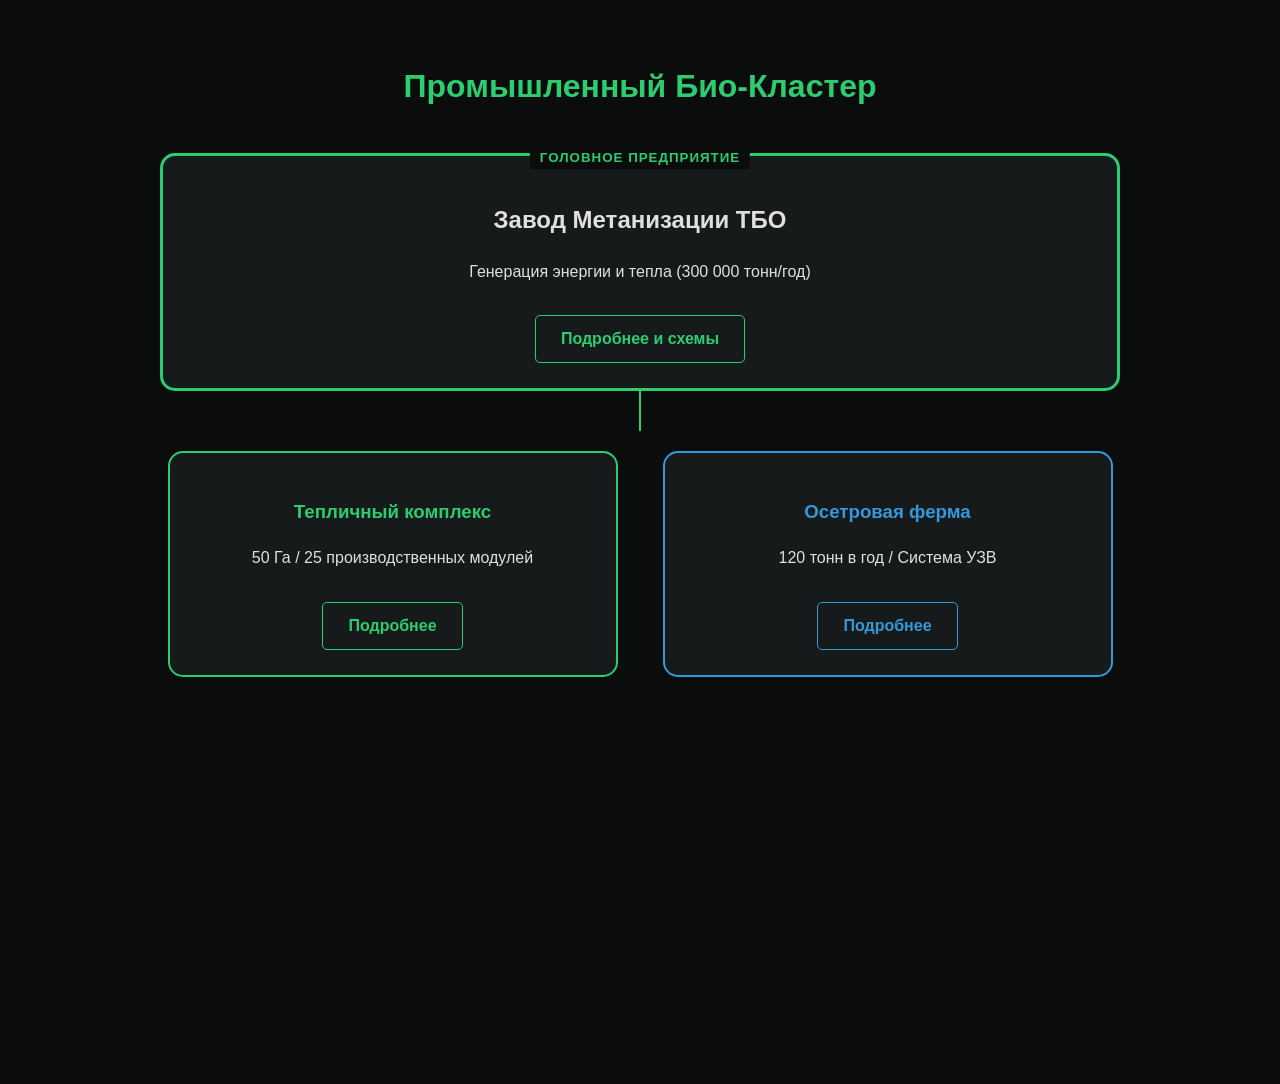
==== index.html @ 698e4089 "Add files via upload Initial commit" ====
<!DOCTYPE html>
<html lang="ru">
<head>
    <meta charset="UTF-8">
    <meta name="viewport" content="width=device-width, initial-scale=1.0">
    <title>EcoCycle | Промышленный Био-Кластер</title>
    <meta name="description" content="Инновационная экосистема: завод метанизации ТБО, тепличный комплекс и осетровая ферма. Энергоэффективные технологии будущего.">
    
    <!-- Open Graph для мессенджеров -->
    <meta property="og:title" content="EcoCycle | Био-Кластер будущего">
    <meta property="og:description" content="Комплекс переработки отходов в энергию и продукты питания.">
    <meta property="og:image" content="plant_reactors.wbp">
    
    <link rel="icon" type="image/x-icon" href="favicon.ico">
    <link rel="stylesheet" href="style.css">
</head>
<body>
    <div class="container">
        <h1 style="color: var(--primary); margin-bottom: 40px;" class="reveal">Промышленный Био-Кластер</h1>

        <!-- ЗАВОД (ГЛАВНЫЙ УЗЕЛ) -->
        <div class="node node-main" style="border-color: var(--primary); border-width: 3px; position: relative;">
            <div style="position: absolute; top: -12px; left: 50%; transform: translateX(-50%); background: var(--bg); padding: 0 10px;">
                <small style="color: var(--primary); font-weight: bold; letter-spacing: 1px;">ГОЛОВНОЕ ПРЕДПРИЯТИЕ</small>
            </div>
            <h2>Завод Метанизации ТБО</h2>
            <p>Генерация энергии и тепла (300 000 тонн/год)</p>
            <a href="plant.html" class="btn-more">Подробнее и схемы</a>
        </div>

        <div class="line"></div>

        <!-- ВЕТКИ (ТЕПЛИЦА И РЫБА) -->
        <div class="branch-container">
            <!-- ТЕПЛИЦА (ТЕПЕРЬ С ОКАНТОВКОЙ) -->
            <div class="node" style="max-width: 450px; border-color: var(--primary); border-width: 2px;">
                <h3 style="color: var(--primary);">Тепличный комплекс</h3>
                <p>50 Га / 25 производственных модулей</p>
                <a href="greenhouse.html" class="btn-more">Подробнее</a>
            </div>

            <!-- РЫБА -->
            <div class="node" style="max-width: 450px; border-color: var(--accent); border-width: 2px;">
                <h3 style="color: var(--accent);">Осетровая ферма</h3>
                <p>120 тонн в год / Система УЗВ</p>
                <a href="fish.html" class="btn-more" style="border-color: var(--accent); color: var(--accent);">Подробнее</a>
            </div>
        </div>

        <!-- КОНТАКТЫ -->
        <div id="contacts" style="margin-top: 80px; padding-top: 40px; border-top: 1px dashed #333; width: 100%;" class="reveal">
            <h2 style="color: var(--primary); margin-bottom: 20px;">Связаться с нами</h2>
            <div style="display: flex; flex-direction: column; align-items: center; gap: 15px;">
                <a href="mailto:info@ecocycle.kz" style="color: var(--text); text-decoration: none; font-size: 1.3rem; border-bottom: 1px solid var(--primary); transition: 0.3s;">info@ecocycle.kz</a>
                <a href="tel:+77770000000" style="color: var(--text); text-decoration: none; font-size: 1.1rem; opacity: 0.7;">+7 (777) 000-00-00</a>
            </div>
            <p style="margin-top: 60px; font-size: 0.75rem; color: #444; letter-spacing: 2px; text-transform: uppercase;">© 2026 EcoCycle Industrial Cluster</p>
        </div>
    </div>

    <!-- JAVASCRIPT ДЛЯ АНИМАЦИИ -->
   <script src="script.js"></script>

</body>
</html>
---- style.css ----
/* ПЕРЕМЕННЫЕ И БАЗОВЫЕ НАСТРОЙКИ */
:root {
    --primary: #2ecc71; 
    --accent: #3498db; 
    --bg: #0b0d0d;
    --card: #161a1a;
    --text: #e0e0e0;
}

body { 
    font-family: 'Segoe UI', Tahoma, Geneva, Verdana, sans-serif; 
    margin: 0; 
    background: var(--bg); 
    color: var(--text); 
    line-height: 1.6; 
    display: flex; 
    flex-direction: column; 
    align-items: center; 
    overflow-x: hidden;
}

.container { 
    max-width: 1000px; 
    width: 100%; 
    padding: 40px 20px; 
    text-align: center; 
    box-sizing: border-box; 
}

/* СТРУКТУРА КЛАСТЕРА (УЗЛЫ И ЛИНИИ) */
.node { 
    background: var(--card); 
    border: 2px solid #333; 
    border-radius: 15px; 
    padding: 25px; 
    margin: 0 auto; 
    width: 100%; 
    box-sizing: border-box; 
    transition: transform 0.3s ease, box-shadow 0.3s ease;
}

.line { 
    width: 2px; 
    height: 40px; 
    background: var(--primary); 
    margin: 0 auto; 
}

.branch-container { 
    display: flex; 
    justify-content: center; 
    gap: 30px; 
    margin-top: 20px; 
    flex-wrap: wrap; 
}

/* КНОПКИ И ССЫЛКИ */
.btn-more { 
    display: inline-block; 
    margin-top: 15px; 
    padding: 10px 25px; 
    border: 1px solid var(--primary); 
    color: var(--primary); 
    text-decoration: none; 
    border-radius: 5px; 
    transition: 0.3s; 
    font-weight: 600; 
}

.btn-more:hover { 
    background: var(--primary); 
    color: #000; 
    transform: translateY(-2px);
}

.back-link { 
    display: inline-block; 
    color: var(--primary); 
    text-decoration: none; 
    border: 1px solid var(--primary); 
    padding: 8px 20px; 
    border-radius: 20px; 
    margin-bottom: 30px; 
    transition: 0.3s; 
}

.back-link:hover { 
    background: var(--primary); 
    color: var(--bg); 
    transform: translateX(-5px); 
}

/* КАРТОЧКИ И СПИСКИ ТЕХНОЛОГИЙ */
.card { 
    background: rgba(255,255,255,0.02); 
    border-radius: 12px; 
    padding: 25px; 
    margin-top: 20px; 
    border: 1px solid rgba(255,255,255,0.05); 
}

.spec-list { list-style: none; padding: 0; margin: 0; }
.spec-list li { 
    border-bottom: 1px solid #222; 
    padding: 12px 0; 
    display: flex; 
    justify-content: space-between; 
    gap: 15px; 
    align-items: center; 
}
.spec-list li b { color: var(--primary); }

/* ИЗОБРАЖЕНИЯ */
.img-placeholder { 
    background: #222; 
    border-radius: 12px; 
    width: 100%; 
    min-height: 250px; 
    margin: 25px 0; 
    overflow: hidden; 
    border: 1px solid #333; 
}

.img-placeholder img { 
    width: 100%; 
    height: auto; 
    display: block; 
    transition: transform 0.5s ease;
}

.img-placeholder:hover img { transform: scale(1.03); }

/* --- БЛОК АНИМАЦИЙ (ДЛЯ JAVASCRIPT) --- */

/* Начальное состояние для появления */
.reveal, .fade-in-up {
    opacity: 0;
    transform: translateY(30px);
    transition: all 0.8s cubic-bezier(0.22, 1, 0.36, 1);
}

/* Состояние при активации */
.reveal.active, .fade-in-up.active {
    opacity: 1;
    transform: translateY(0);
}

/* Пульсация завода (Главная) */
.node-main {
    box-shadow: 0 0 0 rgba(46, 204, 113, 0.4);
    animation: pulse 2.5s infinite;
}

@keyframes pulse {
    0% { box-shadow: 0 0 0 0 rgba(46, 204, 113, 0.4); }
    70% { box-shadow: 0 0 0 20px rgba(46, 204, 113, 0); }
    100% { box-shadow: 0 0 0 0 rgba(46, 204, 113, 0); }
}

/* Свечение для Рыбы (fish.html) */
.fish-accent.active {
    box-shadow: 0 10px 40px rgba(52, 152, 219, 0.15);
}

/* --- АДАПТИВНОСТЬ (МОБИЛЬНЫЕ УСТРОЙСТВА) --- */
@media (max-width: 768px) {
    .container { padding: 20px 15px; }
    .branch-container { flex-direction: column; gap: 20px; }
    .node { padding: 20px; max-width: 100% !important; }
    .btn-more, .back-link { width: 100%; box-sizing: border-box; text-align: center; }
    .spec-list li { flex-direction: column; text-align: center; gap: 5px; }
}
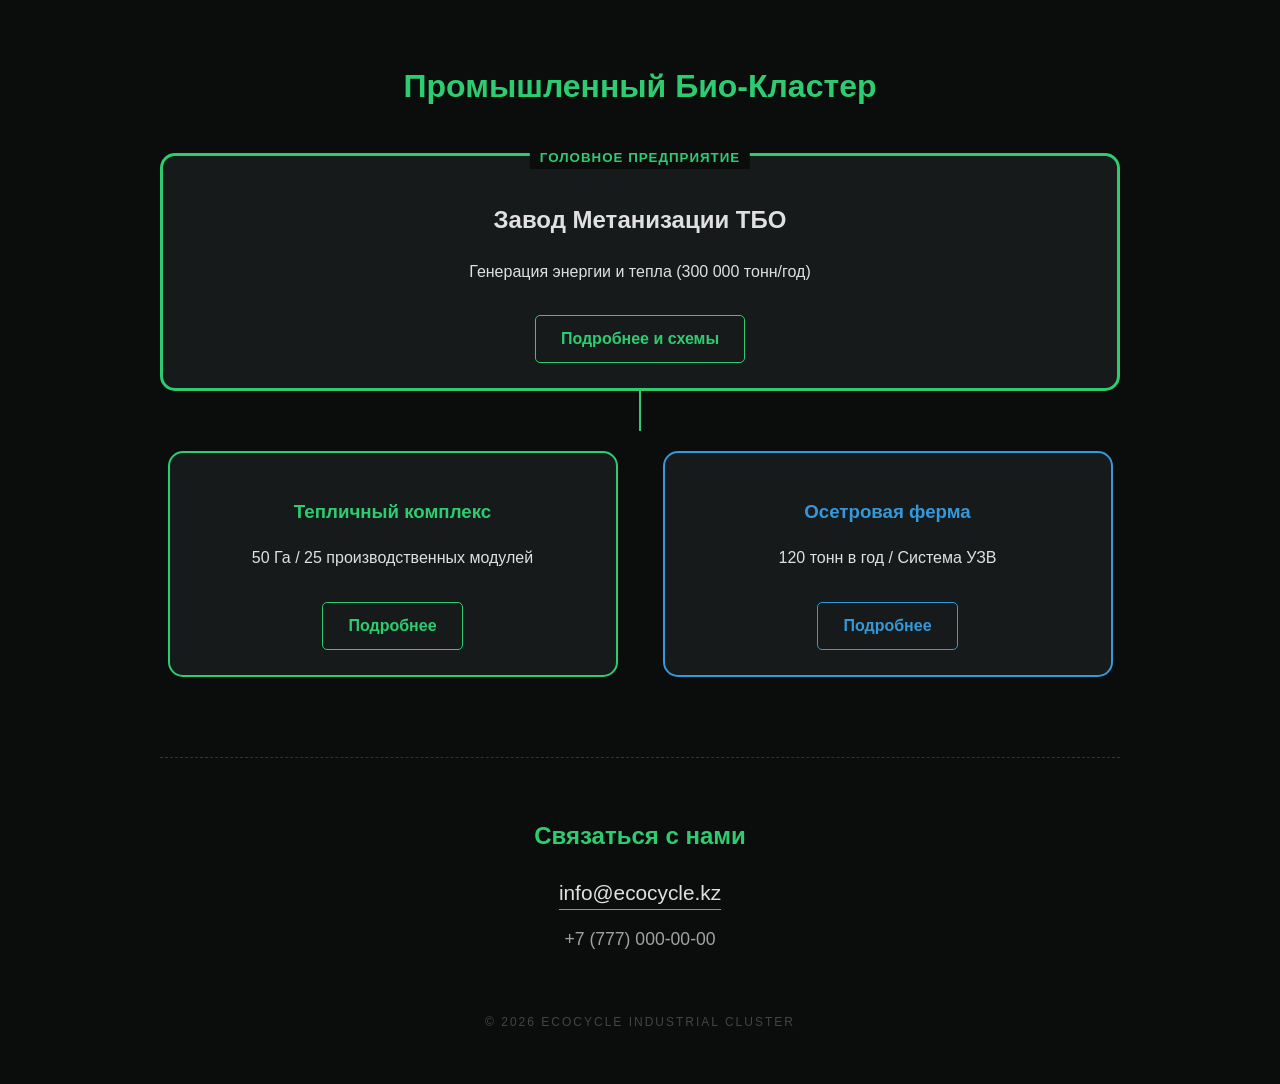
==== commit 5f402500: "index.html" ====
--- a/index.html
+++ b/index.html
@@ -48,7 +48,7 @@
         </div>
 
         <!-- КОНТАКТЫ -->
-        <div id="contacts" style="margin-top: 80px; padding-top: 40px; border-top: 1px dashed #333; width: 100%;" class="reveal">
+        <div id="contacts" style="margin-top: 80px; padding-top: 40px; border-top: 1px dashed #333; width: 100%;" class="...">
             <h2 style="color: var(--primary); margin-bottom: 20px;">Связаться с нами</h2>
             <div style="display: flex; flex-direction: column; align-items: center; gap: 15px;">
                 <a href="mailto:info@ecocycle.kz" style="color: var(--text); text-decoration: none; font-size: 1.3rem; border-bottom: 1px solid var(--primary); transition: 0.3s;">info@ecocycle.kz</a>
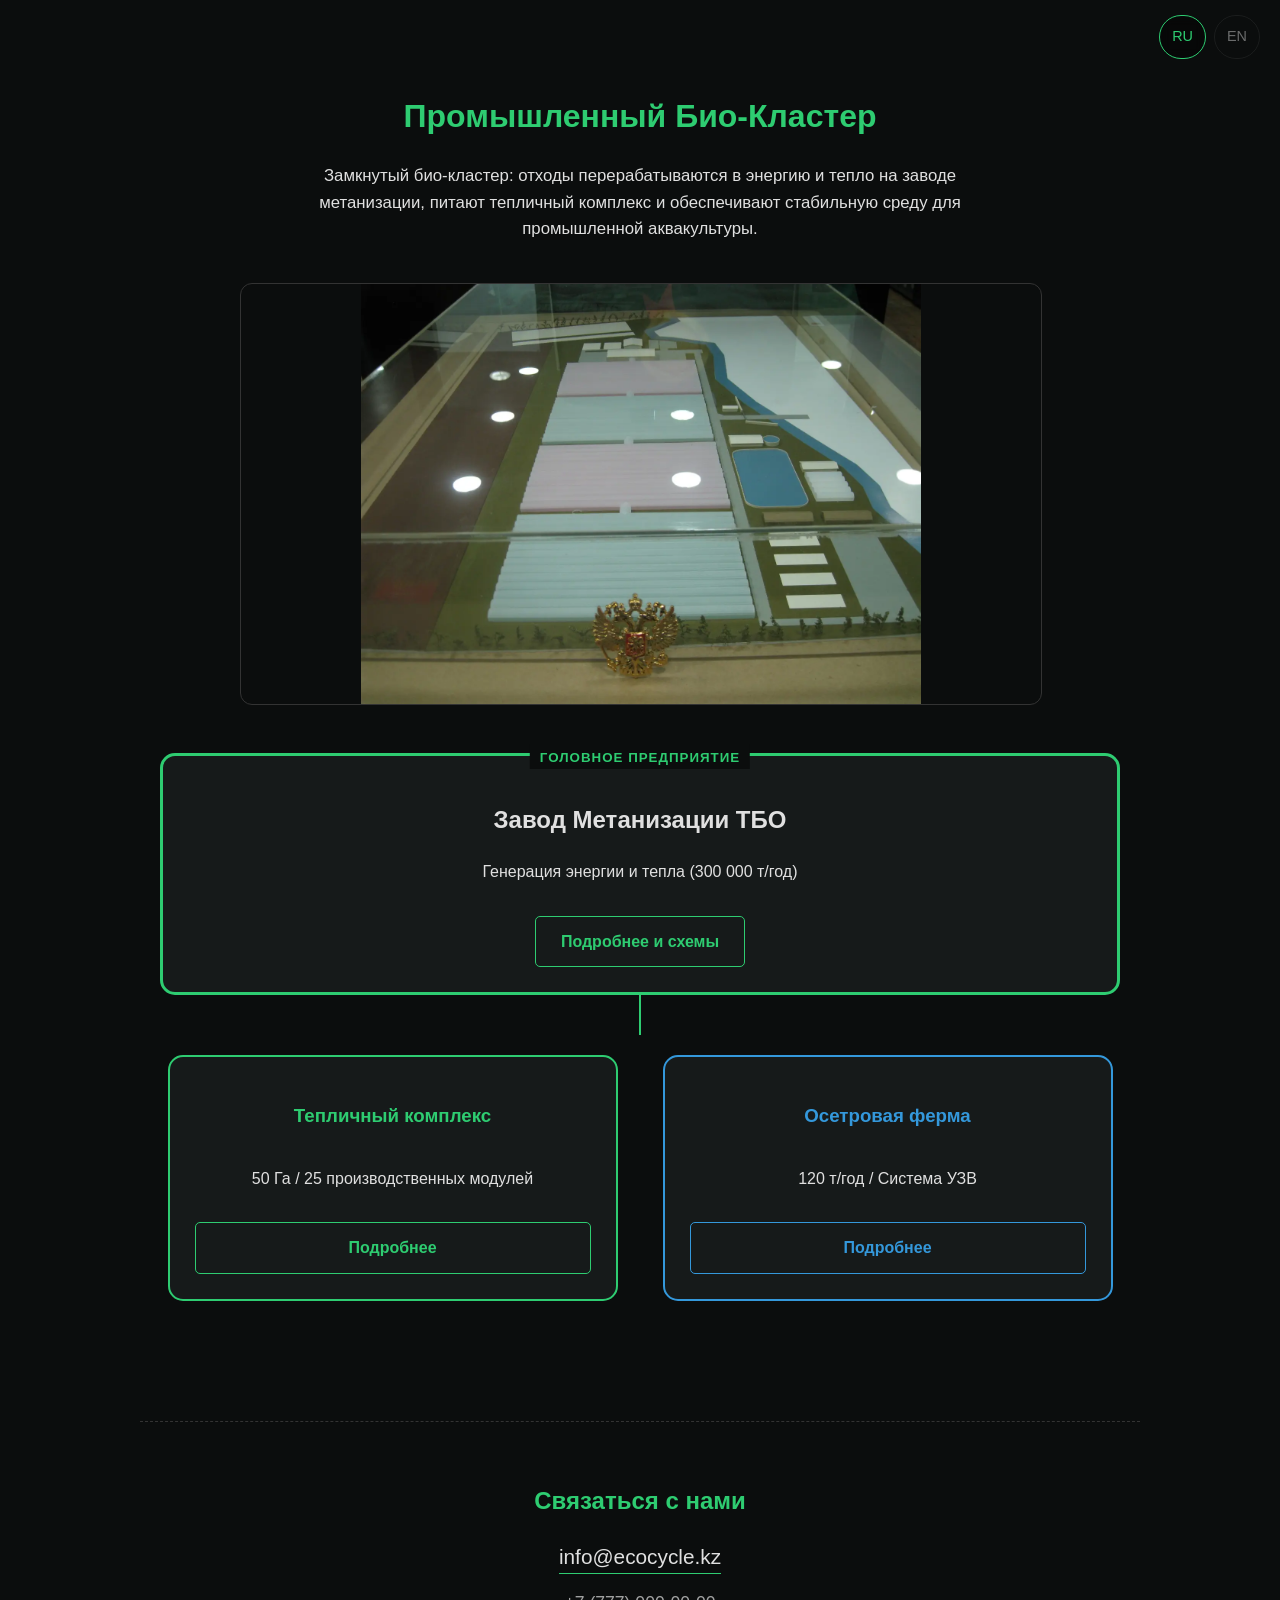
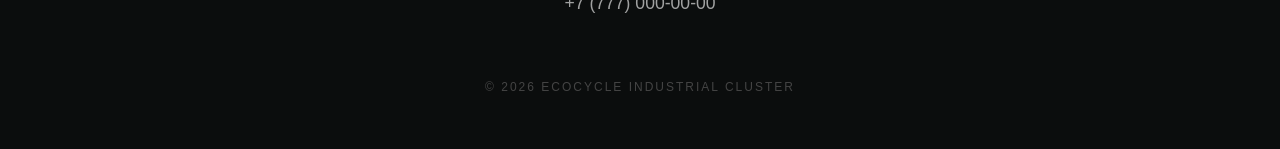
==== commit 3402e9cb: "Polish RU site and add GitHub Pages deployment workflow. Adds GitHub Actions deploy, design system r" ====
--- a/index.html
+++ b/index.html
@@ -5,61 +5,65 @@
     <meta name="viewport" content="width=device-width, initial-scale=1.0">
     <title>EcoCycle | Промышленный Био-Кластер</title>
     <meta name="description" content="Инновационная экосистема: завод метанизации ТБО, тепличный комплекс и осетровая ферма. Энергоэффективные технологии будущего.">
-    
-    <!-- Open Graph для мессенджеров -->
+
     <meta property="og:title" content="EcoCycle | Био-Кластер будущего">
     <meta property="og:description" content="Комплекс переработки отходов в энергию и продукты питания.">
-    <meta property="og:image" content="plant_reactors.wbp">
-    
+    <meta property="og:image" content="plant_reactors.webp">
+
     <link rel="icon" type="image/x-icon" href="favicon.ico">
     <link rel="stylesheet" href="style.css">
 </head>
 <body>
-    <div class="container">
-        <h1 style="color: var(--primary); margin-bottom: 40px;" class="reveal">Промышленный Био-Кластер</h1>
+    <header class="site-header">
+        <nav class="lang-switch" aria-label="Выбор языка">
+            <a href="index.html" class="active">RU</a>
+            <span class="lang-soon" aria-disabled="true" title="Скоро">EN</span>
+        </nav>
+    </header>
 
-        <!-- ЗАВОД (ГЛАВНЫЙ УЗЕЛ) -->
-        <div class="node node-main" style="border-color: var(--primary); border-width: 3px; position: relative;">
-            <div style="position: absolute; top: -12px; left: 50%; transform: translateX(-50%); background: var(--bg); padding: 0 10px;">
-                <small style="color: var(--primary); font-weight: bold; letter-spacing: 1px;">ГОЛОВНОЕ ПРЕДПРИЯТИЕ</small>
+    <main class="container">
+        <h1 class="page-title reveal">Промышленный Био-Кластер</h1>
+        <p class="page-intro reveal">Замкнутый био-кластер: отходы перерабатываются в энергию и тепло на заводе метанизации, питают тепличный комплекс и обеспечивают стабильную среду для промышленной аквакультуры.</p>
+
+        <figure class="cluster-diagram reveal">
+            <img src="layout_model.webp" alt="Схема био-кластера: завод метанизации, тепличный комплекс и осетровая ферма в единой экосистеме" loading="lazy">
+        </figure>
+
+        <div class="node node-main theme-plant reveal">
+            <div class="node-badge">
+                <small>ГОЛОВНОЕ ПРЕДПРИЯТИЕ</small>
             </div>
             <h2>Завод Метанизации ТБО</h2>
-            <p>Генерация энергии и тепла (300 000 тонн/год)</p>
+            <p>Генерация энергии и тепла (300 000 т/год)</p>
             <a href="plant.html" class="btn-more">Подробнее и схемы</a>
         </div>
 
-        <div class="line"></div>
+        <div class="line reveal"></div>
 
-        <!-- ВЕТКИ (ТЕПЛИЦА И РЫБА) -->
         <div class="branch-container">
-            <!-- ТЕПЛИЦА (ТЕПЕРЬ С ОКАНТОВКОЙ) -->
-            <div class="node" style="max-width: 450px; border-color: var(--primary); border-width: 2px;">
-                <h3 style="color: var(--primary);">Тепличный комплекс</h3>
+            <div class="node node-branch theme-plant reveal">
+                <h3>Тепличный комплекс</h3>
                 <p>50 Га / 25 производственных модулей</p>
                 <a href="greenhouse.html" class="btn-more">Подробнее</a>
             </div>
 
-            <!-- РЫБА -->
-            <div class="node" style="max-width: 450px; border-color: var(--accent); border-width: 2px;">
-                <h3 style="color: var(--accent);">Осетровая ферма</h3>
-                <p>120 тонн в год / Система УЗВ</p>
-                <a href="fish.html" class="btn-more" style="border-color: var(--accent); color: var(--accent);">Подробнее</a>
+            <div class="node node-branch theme-fish reveal">
+                <h3>Осетровая ферма</h3>
+                <p>120 т/год / Система УЗВ</p>
+                <a href="fish.html" class="btn-more btn-accent">Подробнее</a>
             </div>
         </div>
+    </main>
 
-        <!-- КОНТАКТЫ -->
-        <div id="contacts" style="margin-top: 80px; padding-top: 40px; border-top: 1px dashed #333; width: 100%;" class="...">
-            <h2 style="color: var(--primary); margin-bottom: 20px;">Связаться с нами</h2>
-            <div style="display: flex; flex-direction: column; align-items: center; gap: 15px;">
-                <a href="mailto:info@ecocycle.kz" style="color: var(--text); text-decoration: none; font-size: 1.3rem; border-bottom: 1px solid var(--primary); transition: 0.3s;">info@ecocycle.kz</a>
-                <a href="tel:+77770000000" style="color: var(--text); text-decoration: none; font-size: 1.1rem; opacity: 0.7;">+7 (777) 000-00-00</a>
-            </div>
-            <p style="margin-top: 60px; font-size: 0.75rem; color: #444; letter-spacing: 2px; text-transform: uppercase;">© 2026 EcoCycle Industrial Cluster</p>
+    <footer id="contacts" class="container contacts reveal">
+        <h2>Связаться с нами</h2>
+        <div class="contact-links">
+            <a href="mailto:info@ecocycle.kz" class="contact-link contact-link-email">info@ecocycle.kz</a>
+            <a href="tel:+77770000000" class="contact-link contact-link-phone">+7 (777) 000-00-00</a>
         </div>
-    </div>
+        <p class="footer-copy">© 2026 EcoCycle Industrial Cluster</p>
+    </footer>
 
-    <!-- JAVASCRIPT ДЛЯ АНИМАЦИИ -->
-   <script src="script.js"></script>
-
+    <script src="script.js"></script>
 </body>
 </html>
--- a/style.css
+++ b/style.css
@@ -1,172 +1,525 @@
-/* ПЕРЕМЕННЫЕ И БАЗОВЫЕ НАСТРОЙКИ */
-:root {
-    --primary: #2ecc71; 
-    --accent: #3498db; 
-    --bg: #0b0d0d;
-    --card: #161a1a;
-    --text: #e0e0e0;
-}
-
-body { 
-    font-family: 'Segoe UI', Tahoma, Geneva, Verdana, sans-serif; 
-    margin: 0; 
-    background: var(--bg); 
-    color: var(--text); 
-    line-height: 1.6; 
-    display: flex; 
-    flex-direction: column; 
-    align-items: center; 
-    overflow-x: hidden;
-}
-
-.container { 
-    max-width: 1000px; 
-    width: 100%; 
-    padding: 40px 20px; 
-    text-align: center; 
-    box-sizing: border-box; 
-}
-
-/* СТРУКТУРА КЛАСТЕРА (УЗЛЫ И ЛИНИИ) */
-.node { 
-    background: var(--card); 
-    border: 2px solid #333; 
-    border-radius: 15px; 
-    padding: 25px; 
-    margin: 0 auto; 
-    width: 100%; 
-    box-sizing: border-box; 
-    transition: transform 0.3s ease, box-shadow 0.3s ease;
-}
-
-.line { 
-    width: 2px; 
-    height: 40px; 
-    background: var(--primary); 
-    margin: 0 auto; 
-}
-
-.branch-container { 
-    display: flex; 
-    justify-content: center; 
-    gap: 30px; 
-    margin-top: 20px; 
-    flex-wrap: wrap; 
-}
-
-/* КНОПКИ И ССЫЛКИ */
-.btn-more { 
-    display: inline-block; 
-    margin-top: 15px; 
-    padding: 10px 25px; 
-    border: 1px solid var(--primary); 
-    color: var(--primary); 
-    text-decoration: none; 
-    border-radius: 5px; 
-    transition: 0.3s; 
-    font-weight: 600; 
-}
-
-.btn-more:hover { 
-    background: var(--primary); 
-    color: #000; 
-    transform: translateY(-2px);
-}
-
-.back-link { 
-    display: inline-block; 
-    color: var(--primary); 
-    text-decoration: none; 
-    border: 1px solid var(--primary); 
-    padding: 8px 20px; 
-    border-radius: 20px; 
-    margin-bottom: 30px; 
-    transition: 0.3s; 
-}
-
-.back-link:hover { 
-    background: var(--primary); 
-    color: var(--bg); 
-    transform: translateX(-5px); 
-}
-
-/* КАРТОЧКИ И СПИСКИ ТЕХНОЛОГИЙ */
-.card { 
-    background: rgba(255,255,255,0.02); 
-    border-radius: 12px; 
-    padding: 25px; 
-    margin-top: 20px; 
-    border: 1px solid rgba(255,255,255,0.05); 
-}
-
-.spec-list { list-style: none; padding: 0; margin: 0; }
-.spec-list li { 
-    border-bottom: 1px solid #222; 
-    padding: 12px 0; 
-    display: flex; 
-    justify-content: space-between; 
-    gap: 15px; 
-    align-items: center; 
-}
-.spec-list li b { color: var(--primary); }
-
-/* ИЗОБРАЖЕНИЯ */
-.img-placeholder { 
-    background: #222; 
-    border-radius: 12px; 
-    width: 100%; 
-    min-height: 250px; 
-    margin: 25px 0; 
-    overflow: hidden; 
-    border: 1px solid #333; 
-}
-
-.img-placeholder img { 
-    width: 100%; 
-    height: auto; 
-    display: block; 
-    transition: transform 0.5s ease;
-}
-
-.img-placeholder:hover img { transform: scale(1.03); }
-
-/* --- БЛОК АНИМАЦИЙ (ДЛЯ JAVASCRIPT) --- */
-
-/* Начальное состояние для появления */
-.reveal, .fade-in-up {
-    opacity: 0;
-    transform: translateY(30px);
-    transition: all 0.8s cubic-bezier(0.22, 1, 0.36, 1);
-}
-
-/* Состояние при активации */
-.reveal.active, .fade-in-up.active {
-    opacity: 1;
-    transform: translateY(0);
-}
-
-/* Пульсация завода (Главная) */
-.node-main {
-    box-shadow: 0 0 0 rgba(46, 204, 113, 0.4);
-    animation: pulse 2.5s infinite;
-}
-
-@keyframes pulse {
-    0% { box-shadow: 0 0 0 0 rgba(46, 204, 113, 0.4); }
-    70% { box-shadow: 0 0 0 20px rgba(46, 204, 113, 0); }
-    100% { box-shadow: 0 0 0 0 rgba(46, 204, 113, 0); }
-}
-
-/* Свечение для Рыбы (fish.html) */
-.fish-accent.active {
-    box-shadow: 0 10px 40px rgba(52, 152, 219, 0.15);
-}
-
-/* --- АДАПТИВНОСТЬ (МОБИЛЬНЫЕ УСТРОЙСТВА) --- */
-@media (max-width: 768px) {
-    .container { padding: 20px 15px; }
-    .branch-container { flex-direction: column; gap: 20px; }
-    .node { padding: 20px; max-width: 100% !important; }
-    .btn-more, .back-link { width: 100%; box-sizing: border-box; text-align: center; }
-    .spec-list li { flex-direction: column; text-align: center; gap: 5px; }
-}
+/* ПЕРЕМЕННЫЕ И БАЗОВЫЕ НАСТРОЙКИ */
+:root {
+    --primary: #2ecc71;
+    --accent: #3498db;
+    --bg: #0b0d0d;
+    --card: #161a1a;
+    --text: #e0e0e0;
+}
+
+body {
+    font-family: 'Segoe UI', Tahoma, Geneva, Verdana, sans-serif;
+    margin: 0;
+    background: var(--bg);
+    color: var(--text);
+    line-height: 1.6;
+    display: flex;
+    flex-direction: column;
+    align-items: center;
+    overflow-x: hidden;
+}
+
+/* ШАПКА И ПЕРЕКЛЮЧАТЕЛЬ ЯЗЫКА */
+.site-header {
+    position: fixed;
+    top: 0;
+    left: 0;
+    right: 0;
+    z-index: 100;
+    display: flex;
+    justify-content: flex-end;
+    padding: 15px 20px;
+    pointer-events: none;
+}
+
+.lang-switch {
+    display: flex;
+    gap: 8px;
+    font-size: 0.9rem;
+    pointer-events: auto;
+}
+
+.lang-switch a {
+    padding: 6px 12px;
+    min-height: 44px;
+    box-sizing: border-box;
+    display: inline-flex;
+    align-items: center;
+    border-radius: 999px;
+    border: 1px solid rgba(255, 255, 255, 0.25);
+    color: var(--text);
+    text-decoration: none;
+    opacity: 0.75;
+    background: rgba(0, 0, 0, 0.35);
+    backdrop-filter: blur(6px);
+    transition: 0.25s ease;
+}
+
+.lang-switch a:hover {
+    opacity: 1;
+    transform: translateY(-1px);
+}
+
+.lang-switch a.active {
+    border-color: var(--primary);
+    color: var(--primary);
+    opacity: 1;
+}
+
+.lang-switch .lang-soon {
+    padding: 6px 12px;
+    min-height: 44px;
+    box-sizing: border-box;
+    display: inline-flex;
+    align-items: center;
+    border-radius: 999px;
+    border: 1px solid rgba(255, 255, 255, 0.15);
+    opacity: 0.45;
+    cursor: not-allowed;
+}
+
+.lang-switch a:focus-visible {
+    outline: 2px solid var(--primary);
+    outline-offset: 2px;
+}
+
+.container {
+    max-width: 1000px;
+    width: 100%;
+    padding: 70px 20px 40px;
+    text-align: center;
+    box-sizing: border-box;
+}
+
+.page-detail {
+    text-align: left;
+}
+
+/* ТИПОГРАФИКА */
+.page-title {
+    color: var(--primary);
+    margin-bottom: 20px;
+}
+
+.page-intro {
+    max-width: 720px;
+    margin: 0 auto 40px;
+    opacity: 0.85;
+    font-size: 1.05rem;
+}
+
+.section-title {
+    color: var(--primary);
+    margin-top: 40px;
+}
+
+/* СТРУКТУРА КЛАСТЕРА (УЗЛЫ И ЛИНИИ) */
+.node {
+    background: var(--card);
+    border: 2px solid #333;
+    border-radius: 15px;
+    padding: 25px;
+    margin: 0 auto;
+    width: 100%;
+    box-sizing: border-box;
+    transition: transform 0.3s ease, box-shadow 0.3s ease;
+}
+
+.node-main {
+    position: relative;
+    border-color: var(--primary);
+    border-width: 3px;
+    box-shadow: 0 0 0 rgba(46, 204, 113, 0.4);
+    animation: pulse 2.5s infinite;
+}
+
+.node-main-active {
+    transform: scale(1);
+}
+
+.node-badge {
+    position: absolute;
+    top: -12px;
+    left: 50%;
+    transform: translateX(-50%);
+    background: var(--bg);
+    padding: 0 10px;
+}
+
+.node-badge small {
+    color: var(--primary);
+    font-weight: bold;
+    letter-spacing: 1px;
+}
+
+.node-branch {
+    max-width: 450px;
+    min-height: 180px;
+    display: flex;
+    flex-direction: column;
+    justify-content: center;
+}
+
+.theme-plant {
+    border-color: var(--primary);
+}
+
+.theme-plant .page-title,
+.theme-plant .section-title,
+.theme-plant h3 {
+    color: var(--primary);
+}
+
+.theme-plant .spec-list li b {
+    color: var(--primary);
+}
+
+.theme-fish {
+    border-color: var(--accent);
+}
+
+.theme-fish .page-title,
+.theme-fish .section-title,
+.theme-fish h3 {
+    color: var(--accent);
+}
+
+.theme-fish .spec-list li b {
+    color: var(--accent);
+}
+
+.theme-fish.fish-accent.active {
+    box-shadow: 0 10px 40px rgba(52, 152, 219, 0.15);
+}
+
+.line {
+    width: 2px;
+    height: 40px;
+    background: var(--primary);
+    margin: 0 auto;
+}
+
+.branch-container {
+    display: flex;
+    justify-content: center;
+    gap: 30px;
+    margin-top: 20px;
+    flex-wrap: wrap;
+}
+
+/* КНОПКИ И ССЫЛКИ */
+.btn-more {
+    display: inline-block;
+    margin-top: 15px;
+    padding: 12px 25px;
+    min-height: 44px;
+    box-sizing: border-box;
+    border: 1px solid var(--primary);
+    color: var(--primary);
+    text-decoration: none;
+    border-radius: 5px;
+    transition: 0.3s;
+    font-weight: 600;
+}
+
+.btn-more:hover {
+    background: var(--primary);
+    color: #000;
+    transform: translateY(-2px);
+}
+
+.btn-more.btn-accent {
+    border-color: var(--accent);
+    color: var(--accent);
+}
+
+.btn-more.btn-accent:hover {
+    background: var(--accent);
+    color: #000;
+}
+
+.btn-more:focus-visible,
+.back-link:focus-visible,
+.contact-link:focus-visible {
+    outline: 2px solid var(--primary);
+    outline-offset: 3px;
+}
+
+.back-link {
+    display: inline-block;
+    color: var(--primary);
+    text-decoration: none;
+    border: 1px solid var(--primary);
+    padding: 10px 20px;
+    min-height: 44px;
+    box-sizing: border-box;
+    border-radius: 20px;
+    margin-bottom: 30px;
+    transition: 0.3s;
+}
+
+.back-link:hover {
+    background: var(--primary);
+    color: var(--bg);
+    transform: translateX(-5px);
+}
+
+.back-link.back-accent {
+    border-color: var(--accent);
+    color: var(--accent);
+}
+
+.back-link.back-accent:hover {
+    background: var(--accent);
+    color: var(--bg);
+}
+
+.back-link.back-accent:focus-visible {
+    outline-color: var(--accent);
+}
+
+/* КАРТОЧКИ И СПИСКИ ТЕХНОЛОГИЙ */
+.card {
+    background: rgba(255, 255, 255, 0.02);
+    border-radius: 12px;
+    padding: 25px;
+    margin-top: 20px;
+    border: 1px solid rgba(255, 255, 255, 0.05);
+}
+
+.card-highlight {
+    background: rgba(46, 204, 113, 0.05);
+}
+
+.card-accent-border {
+    border-color: var(--primary);
+}
+
+.card-stat {
+    flex: 1;
+    min-width: 200px;
+    border-top: 3px solid var(--primary);
+}
+
+.card-scheme {
+    background: #fff;
+    padding: 10px;
+    overflow-x: auto;
+}
+
+.card-scheme img {
+    width: 100%;
+    max-height: 500px;
+    object-fit: contain;
+    display: block;
+}
+
+.spec-list {
+    list-style: none;
+    padding: 0;
+    margin: 0;
+}
+
+.spec-list li {
+    border-bottom: 1px solid #222;
+    padding: 12px 0;
+    display: flex;
+    justify-content: space-between;
+    gap: 15px;
+    align-items: center;
+}
+
+.spec-list li b {
+    color: var(--primary);
+}
+
+/* ИЗОБРАЖЕНИЯ */
+.img-placeholder {
+    background: #222;
+    border-radius: 12px;
+    width: 100%;
+    min-height: 250px;
+    margin: 25px 0;
+    overflow: hidden;
+    border: 1px solid #333;
+}
+
+.img-placeholder-compact {
+    min-height: 200px;
+}
+
+.img-placeholder-spaced {
+    margin-top: 30px;
+}
+
+.cluster-diagram {
+    margin: 0 auto 40px;
+    max-width: 800px;
+}
+
+.cluster-diagram img {
+    width: 100%;
+    height: auto;
+    max-height: 420px;
+    object-fit: contain;
+    border-radius: 12px;
+    border: 1px solid #333;
+}
+
+.img-placeholder img {
+    width: 100%;
+    height: auto;
+    display: block;
+    transition: transform 0.5s ease;
+}
+
+.img-placeholder:hover img {
+    transform: scale(1.03);
+}
+
+/* КОНТАКТЫ И ПОДВАЛ */
+.contacts {
+    margin-top: 80px;
+    padding-top: 40px;
+    border-top: 1px dashed #333;
+    width: 100%;
+}
+
+.contacts h2 {
+    color: var(--primary);
+    margin-bottom: 20px;
+}
+
+.contact-links {
+    display: flex;
+    flex-direction: column;
+    align-items: center;
+    gap: 15px;
+}
+
+.contact-link {
+    color: var(--text);
+    text-decoration: none;
+    transition: 0.3s;
+}
+
+.contact-link-email {
+    font-size: 1.3rem;
+    border-bottom: 1px solid var(--primary);
+}
+
+.contact-link-phone {
+    font-size: 1.1rem;
+    opacity: 0.7;
+}
+
+.contact-link:hover {
+    opacity: 1;
+    color: var(--primary);
+}
+
+.footer-copy {
+    margin-top: 60px;
+    font-size: 0.75rem;
+    color: #444;
+    letter-spacing: 2px;
+    text-transform: uppercase;
+}
+
+/* АНИМАЦИИ */
+.reveal,
+.fade-in-up {
+    opacity: 0;
+    transform: translateY(30px);
+    transition: opacity 0.8s cubic-bezier(0.22, 1, 0.36, 1),
+                transform 0.8s cubic-bezier(0.22, 1, 0.36, 1);
+    transition-delay: var(--reveal-delay, 0ms);
+}
+
+.reveal.active,
+.fade-in-up.active {
+    opacity: 1;
+    transform: translateY(0);
+}
+
+@keyframes pulse {
+    0% { box-shadow: 0 0 0 0 rgba(46, 204, 113, 0.4); }
+    70% { box-shadow: 0 0 0 20px rgba(46, 204, 113, 0); }
+    100% { box-shadow: 0 0 0 0 rgba(46, 204, 113, 0); }
+}
+
+@media (prefers-reduced-motion: reduce) {
+    .reveal,
+    .fade-in-up {
+        opacity: 1;
+        transform: none;
+        transition: none;
+    }
+
+    .node-main {
+        animation: none;
+    }
+
+    .img-placeholder img {
+        transition: none;
+    }
+
+    .img-placeholder:hover img {
+        transform: none;
+    }
+}
+
+/* АДАПТИВНОСТЬ */
+@media (max-width: 768px) {
+    .site-header {
+        padding: 10px 12px;
+    }
+
+    .container {
+        padding: 60px 15px 20px;
+    }
+
+    .page-title {
+        margin-bottom: 16px;
+        padding-right: 80px;
+    }
+
+    .page-intro {
+        font-size: 1rem;
+        margin-bottom: 30px;
+    }
+
+    .branch-container {
+        flex-direction: column;
+        gap: 20px;
+    }
+
+    .node {
+        padding: 20px;
+        max-width: 100% !important;
+    }
+
+    .node-branch {
+        min-height: 160px;
+    }
+
+    .btn-more,
+    .back-link {
+        width: 100%;
+        text-align: center;
+    }
+
+    .spec-list li {
+        flex-direction: column;
+        text-align: center;
+        gap: 5px;
+    }
+
+    .cluster-diagram img {
+        max-height: 280px;
+    }
+
+    .card-scheme img {
+        max-height: 320px;
+    }
+}
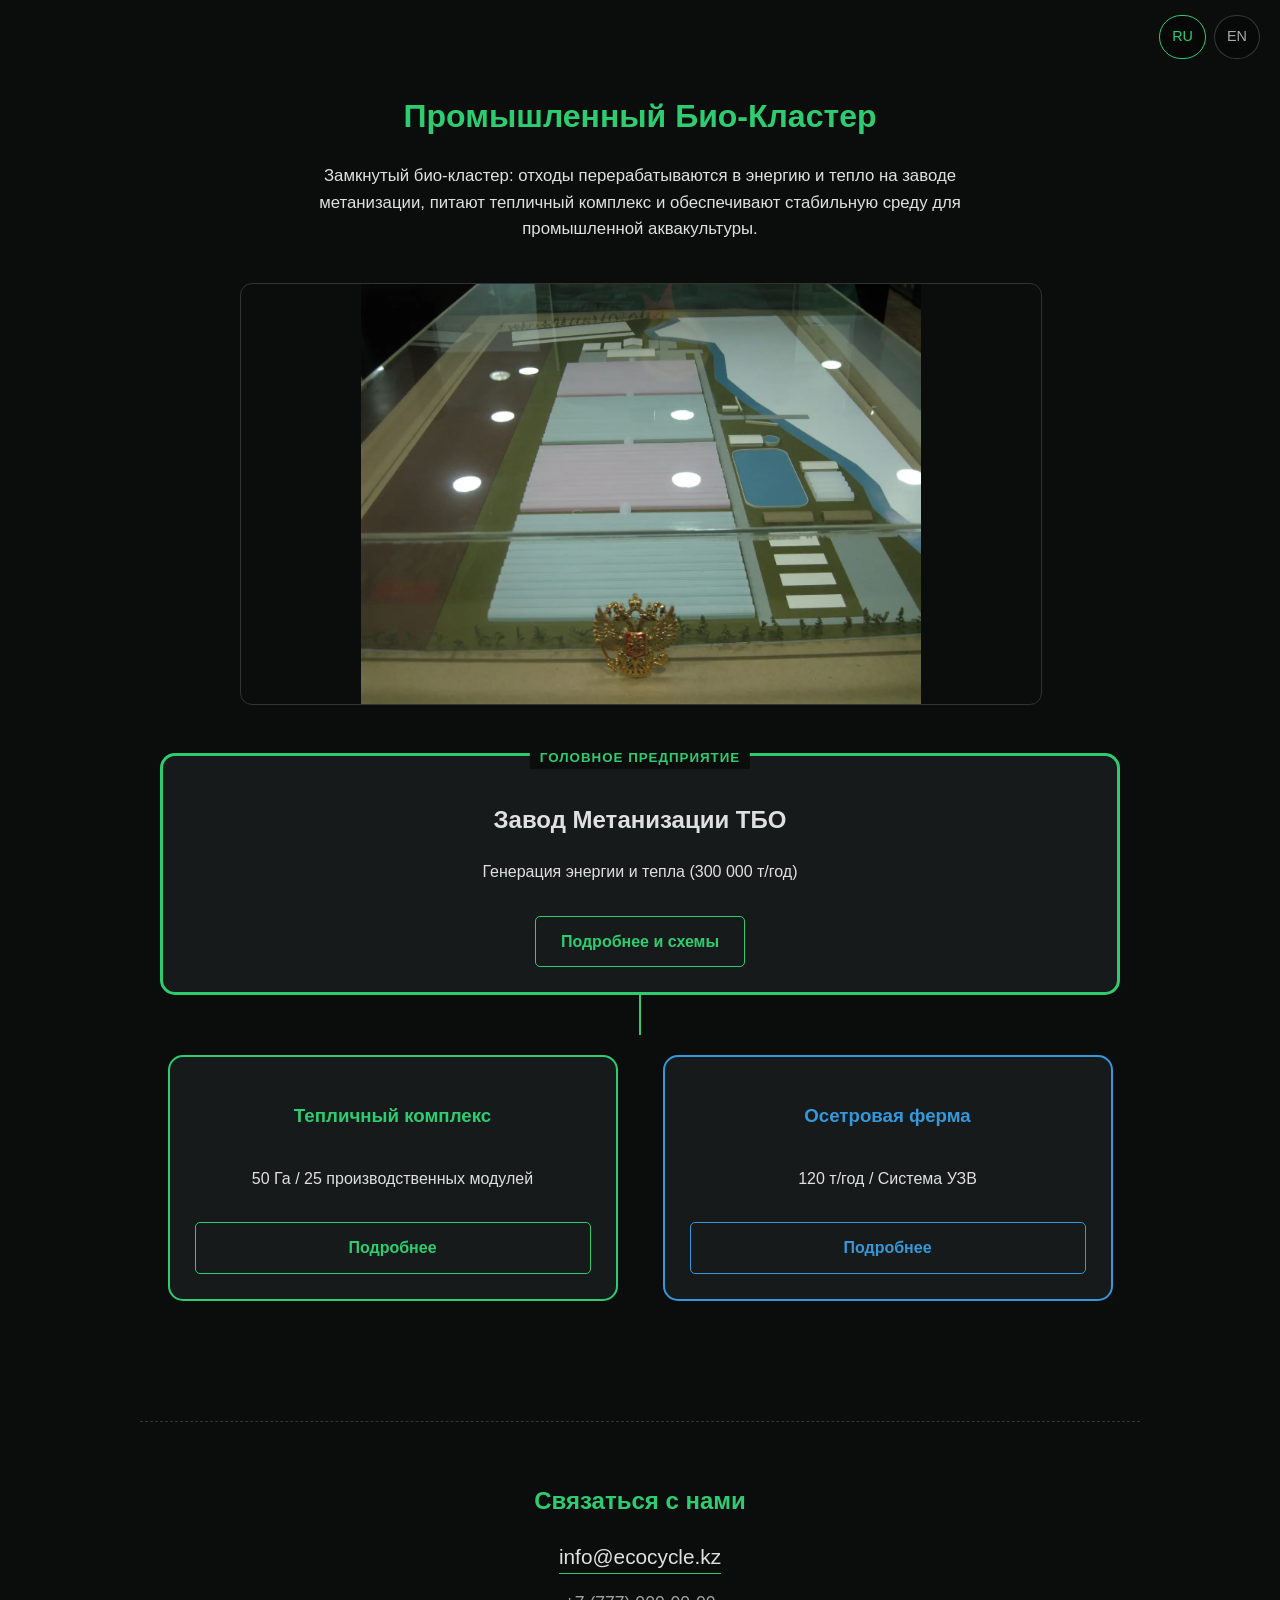
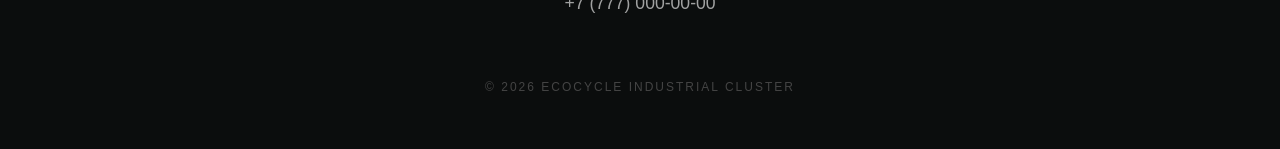
==== commit 2102470c: "Add English site version under /en with RU/EN language switch. Duplicate cluster pages in English an" ====
--- a/index.html
+++ b/index.html
@@ -17,7 +17,7 @@
     <header class="site-header">
         <nav class="lang-switch" aria-label="Выбор языка">
             <a href="index.html" class="active">RU</a>
-            <span class="lang-soon" aria-disabled="true" title="Скоро">EN</span>
+            <a href="en/index.html">EN</a>
         </nav>
     </header>
 
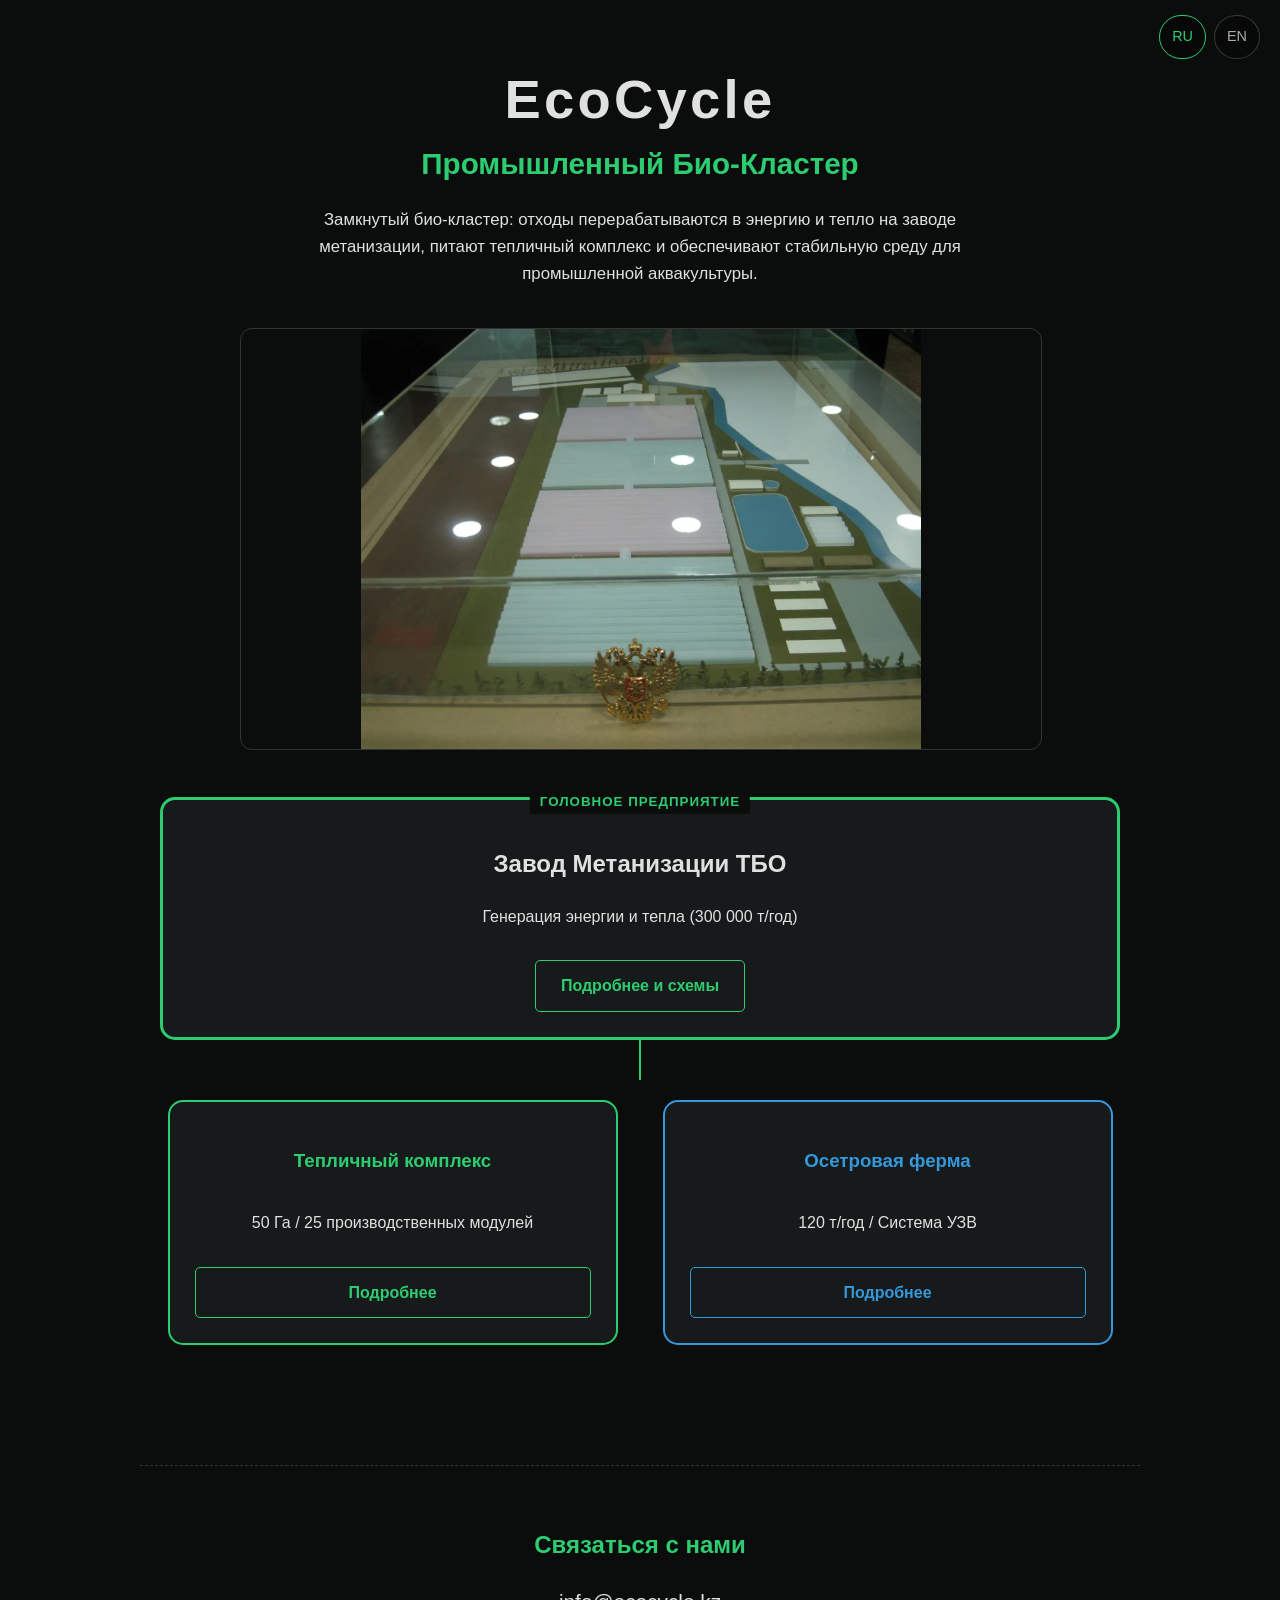
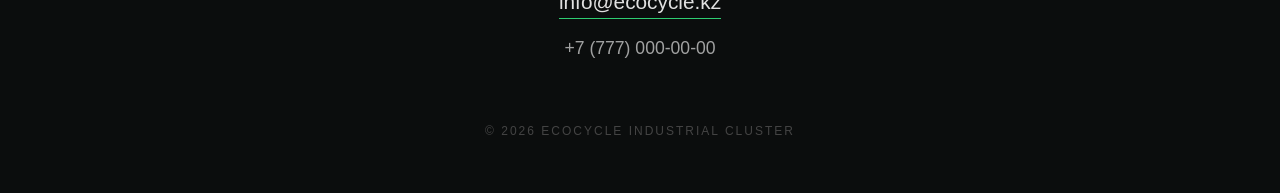
==== commit 6428db46: "Improve bilingual SEO and strengthen EcoCycle branding on home pages. Add hreflang/canonical pairs, " ====
--- a/index.html
+++ b/index.html
@@ -6,9 +6,18 @@
     <title>EcoCycle | Промышленный Био-Кластер</title>
     <meta name="description" content="Инновационная экосистема: завод метанизации ТБО, тепличный комплекс и осетровая ферма. Энергоэффективные технологии будущего.">
 
+    <link rel="canonical" href="https://alexudm.github.io/ecocycle/">
+    <link rel="alternate" hreflang="ru" href="https://alexudm.github.io/ecocycle/">
+    <link rel="alternate" hreflang="en" href="https://alexudm.github.io/ecocycle/en/">
+    <link rel="alternate" hreflang="x-default" href="https://alexudm.github.io/ecocycle/">
+
+    <meta property="og:type" content="website">
+    <meta property="og:locale" content="ru_RU">
+    <meta property="og:locale:alternate" content="en_US">
+    <meta property="og:url" content="https://alexudm.github.io/ecocycle/">
     <meta property="og:title" content="EcoCycle | Био-Кластер будущего">
     <meta property="og:description" content="Комплекс переработки отходов в энергию и продукты питания.">
-    <meta property="og:image" content="plant_reactors.webp">
+    <meta property="og:image" content="https://alexudm.github.io/ecocycle/plant_reactors.webp">
 
     <link rel="icon" type="image/x-icon" href="favicon.ico">
     <link rel="stylesheet" href="style.css">
@@ -16,12 +25,13 @@
 <body>
     <header class="site-header">
         <nav class="lang-switch" aria-label="Выбор языка">
-            <a href="index.html" class="active">RU</a>
+            <a href="index.html" class="active" aria-current="page">RU</a>
             <a href="en/index.html">EN</a>
         </nav>
     </header>
 
     <main class="container">
+        <p class="brand reveal">EcoCycle</p>
         <h1 class="page-title reveal">Промышленный Био-Кластер</h1>
         <p class="page-intro reveal">Замкнутый био-кластер: отходы перерабатываются в энергию и тепло на заводе метанизации, питают тепличный комплекс и обеспечивают стабильную среду для промышленной аквакультуры.</p>
 
--- a/style.css
+++ b/style.css
@@ -66,18 +66,6 @@
     opacity: 1;
 }
 
-.lang-switch .lang-soon {
-    padding: 6px 12px;
-    min-height: 44px;
-    box-sizing: border-box;
-    display: inline-flex;
-    align-items: center;
-    border-radius: 999px;
-    border: 1px solid rgba(255, 255, 255, 0.15);
-    opacity: 0.45;
-    cursor: not-allowed;
-}
-
 .lang-switch a:focus-visible {
     outline: 2px solid var(--primary);
     outline-offset: 2px;
@@ -96,9 +84,24 @@
 }
 
 /* ТИПОГРАФИКА */
+.brand {
+    margin: 0 0 10px;
+    font-size: clamp(2.2rem, 6vw, 3.4rem);
+    font-weight: 700;
+    letter-spacing: 0.06em;
+    color: var(--text);
+    line-height: 1.1;
+}
+
 .page-title {
     color: var(--primary);
     margin-bottom: 20px;
+}
+
+.brand + .page-title {
+    margin-top: 0;
+    font-size: clamp(1.35rem, 3.2vw, 1.85rem);
+    font-weight: 600;
 }
 
 .page-intro {
@@ -428,7 +431,8 @@
 
 /* АНИМАЦИИ */
 .reveal,
-.fade-in-up {
+.fade-in-up,
+.brand.reveal {
     opacity: 0;
     transform: translateY(30px);
     transition: opacity 0.8s cubic-bezier(0.22, 1, 0.36, 1),
@@ -484,6 +488,10 @@
         padding-right: 80px;
     }
 
+    .brand {
+        padding-right: 80px;
+    }
+
     .page-intro {
         font-size: 1rem;
         margin-bottom: 30px;
